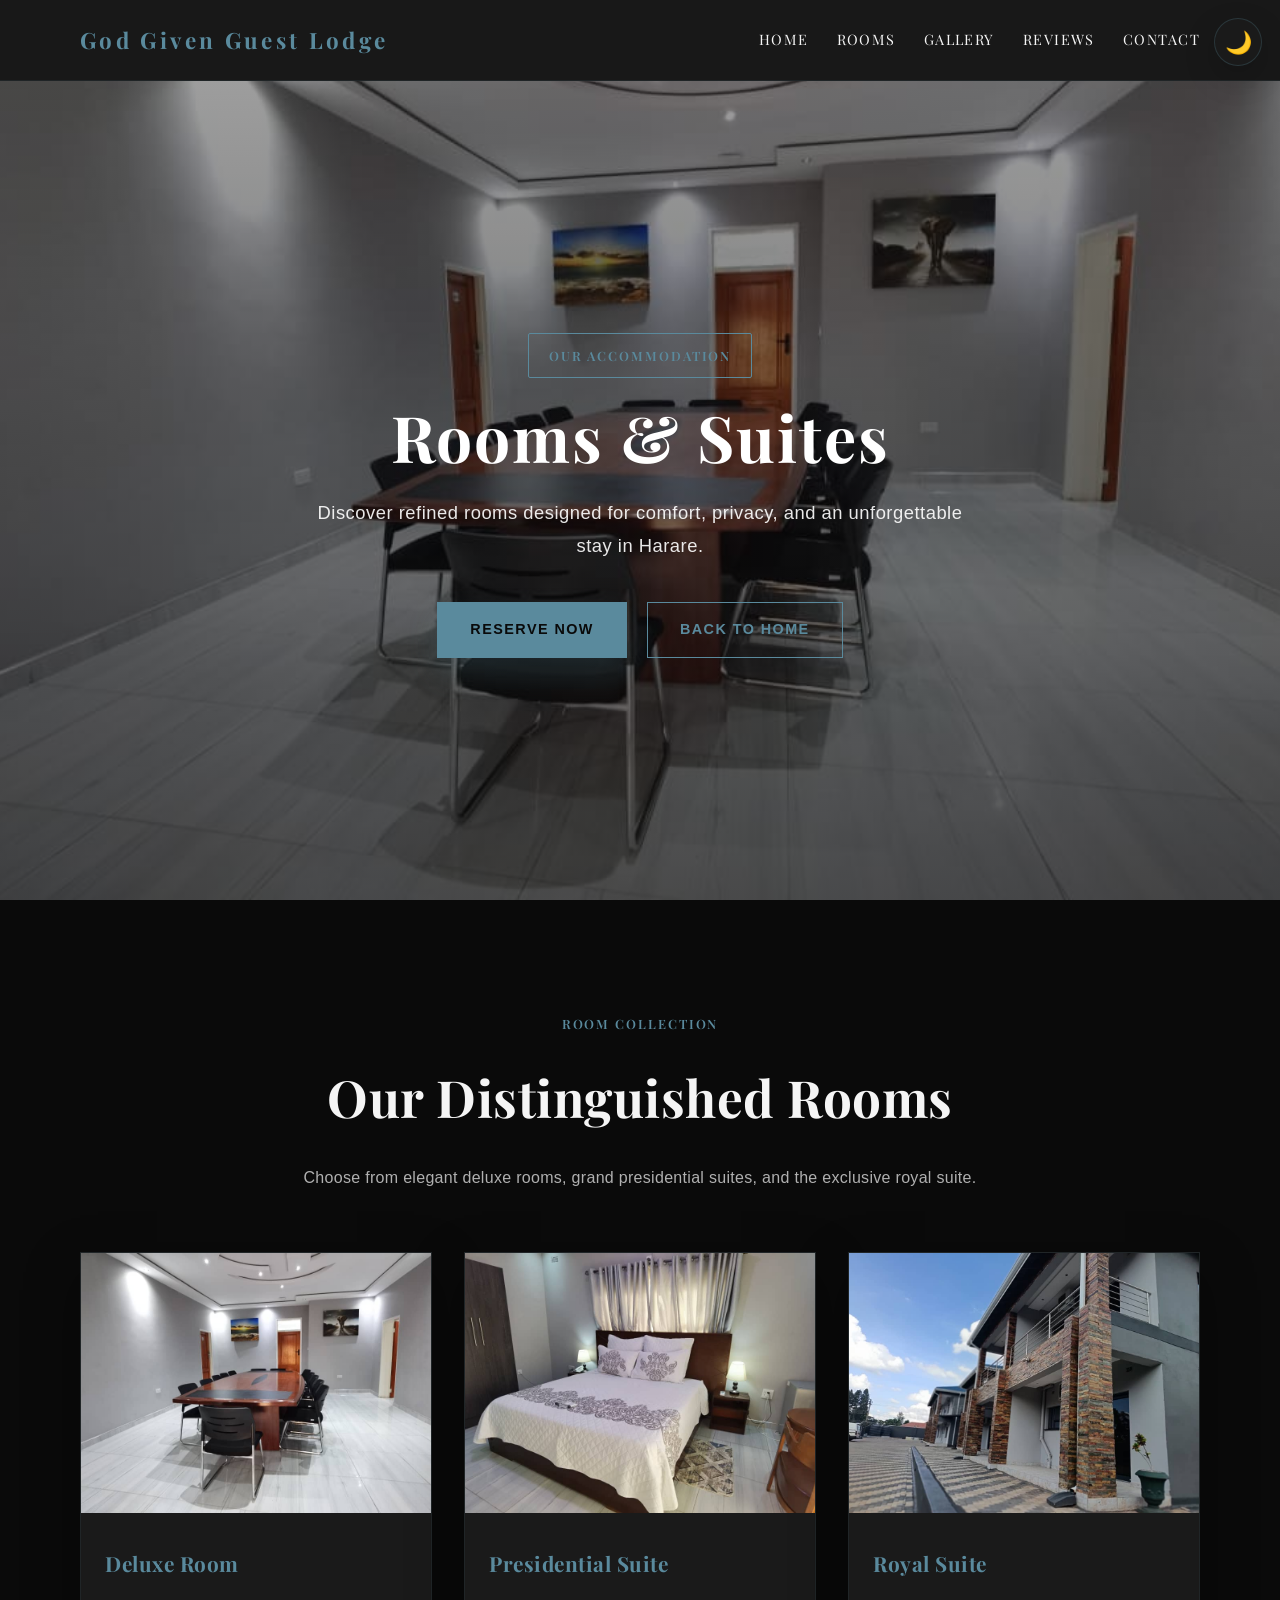
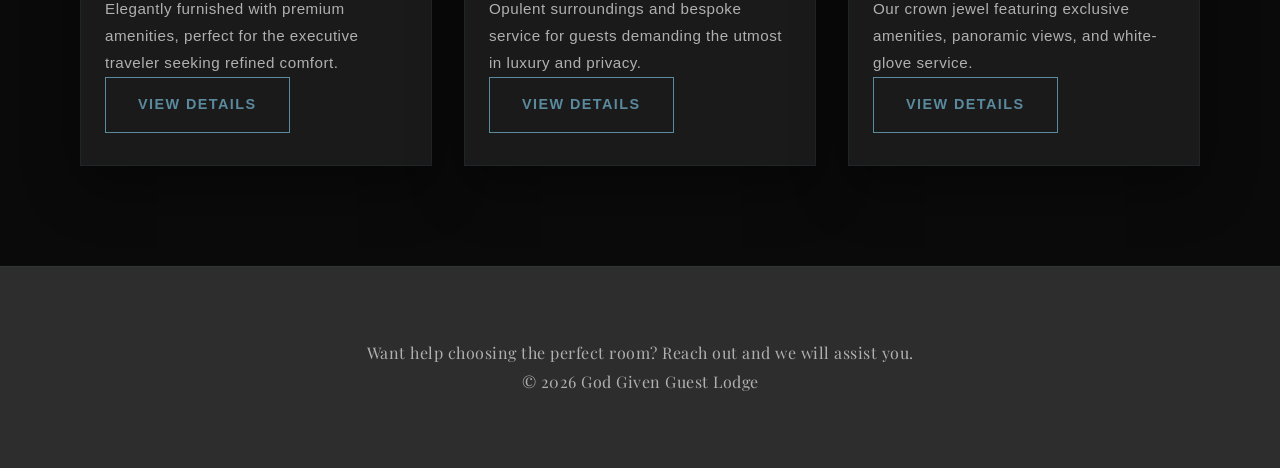
==== rooms.html @ cf1843aa "first commit" ====
<!DOCTYPE html>
<html lang="en">
<head>
  <meta charset="UTF-8">
  <meta name="viewport" content="width=device-width, initial-scale=1.0">
  <meta name="description" content="Explore the room offerings at God Given Guest Lodge, including deluxe rooms, presidential suites, and royal accommodations.">
  <title>Rooms | God Given Guest Lodge</title>
  <link href="https://fonts.googleapis.com/css2?family=Playfair+Display:wght@600;700&display=swap" rel="stylesheet">
  <link rel="stylesheet" href="style.css">
</head>
<body>

<header class="site-header">
  <div class="container header-inner">
    <a class="brand" href="index.html#home">God Given Guest Lodge</a>
    <div style="display: flex; gap: 12px; align-items: center;">
      <button class="theme-toggle" id="themeToggle" aria-label="Toggle theme">🌙</button>
      <button class="menu-toggle" aria-label="Toggle menu">☰</button>
    </div>
    <nav id="nav" class="site-nav">
      <a href="index.html#home">Home</a>
      <a href="rooms.html">Rooms</a>
      <a href="index.html#gallery">Gallery</a>
      <a href="index.html#reviews">Reviews</a>
      <a href="index.html#contact">Contact</a>
    </nav>
  </div>
</header>

<main>
  <section class="hero" style="background-image: url('God Given Lodge photos/image 2.jpeg');">
    <div class="hero-overlay"></div>
    <div class="container hero-content">
      <span class="eyebrow">Our Accommodation</span>
      <h1>Rooms & Suites</h1>
      <p>Discover refined rooms designed for comfort, privacy, and an unforgettable stay in Harare.</p>
      <div class="hero-actions">
        <a href="index.html#contact" class="btn btn-primary">Reserve Now</a>
        <a href="index.html#home" class="btn btn-secondary">Back to Home</a>
      </div>
    </div>
  </section>

  <section class="section">
    <div class="container">
      <div class="section-header">
        <span>Room Collection</span>
        <h2>Our Distinguished Rooms</h2>
        <p>Choose from elegant deluxe rooms, grand presidential suites, and the exclusive royal suite.</p>
      </div>
      <div class="rooms-grid">
        <article class="room-card">
          <img src="God Given Lodge photos/image 2.jpeg" alt="Deluxe Room">
          <div class="room-card-body">
            <h3>Deluxe Room</h3>
            <p>Elegantly furnished with premium amenities, perfect for the executive traveler seeking refined comfort.</p>
            <button class="btn btn-secondary room-toggle" data-room="deluxe">View Details</button>
            <div class="room-details" id="deluxe-details">
              <p><strong>Price:</strong> $150 per night</p>
              <p><strong>Amenities:</strong> King-size bed, en-suite bathroom, WiFi, mini-bar, room service.</p>
              <p><strong>Size:</strong> 35 sqm</p>
              <div class="room-gallery">
                <img src="God Given Lodge photos/image 10.jpeg" alt="Deluxe Room Bedroom">
                <img src="God Given Lodge photos/image 11.jpeg" alt="Deluxe Room Bathroom">
              </div>
              <a href="index.html#contact" class="btn btn-primary">Book Now</a>
            </div>
          </div>
        </article>

        <article class="room-card">
          <img src="God Given Lodge photos/image 3.jpeg" alt="Presidential Suite">
          <div class="room-card-body">
            <h3>Presidential Suite</h3>
            <p>Opulent surroundings and bespoke service for guests demanding the utmost in luxury and privacy.</p>
            <button class="btn btn-secondary room-toggle" data-room="presidential">View Details</button>
            <div class="room-details" id="presidential-details">
              <p><strong>Price:</strong> $300 per night</p>
              <p><strong>Amenities:</strong> Master bedroom, living area, private balcony, jacuzzi, 24/7 concierge.</p>
              <p><strong>Size:</strong> 80 sqm</p>
              <div class="room-gallery">
                <img src="God Given Lodge photos/image 12.jpeg" alt="Presidential Suite Living Area">
                <img src="God Given Lodge photos/image 13.jpeg" alt="Presidential Suite Balcony">
              </div>
              <a href="index.html#contact" class="btn btn-primary">Book Now</a>
            </div>
          </div>
        </article>

        <article class="room-card">
          <img src="God Given Lodge photos/image 4.jpeg" alt="Royal Suite">
          <div class="room-card-body">
            <h3>Royal Suite</h3>
            <p>Our crown jewel featuring exclusive amenities, panoramic views, and white-glove service.</p>
            <button class="btn btn-secondary room-toggle" data-room="royal">View Details</button>
            <div class="room-details" id="royal-details">
              <p><strong>Price:</strong> $500 per night</p>
              <p><strong>Amenities:</strong> Two bedrooms, dining room, private terrace, butler service, premium entertainment.</p>
              <p><strong>Size:</strong> 120 sqm</p>
              <div class="room-gallery">
                <img src="God Given Lodge photos/image 14.jpeg" alt="Royal Suite Dining Room">
                <img src="God Given Lodge photos/image 15.jpeg" alt="Royal Suite Terrace">
              </div>
              <a href="index.html#contact" class="btn btn-primary">Book Now</a>
            </div>
          </div>
        </article>
      </div>
    </div>
  </section>
</main>

<footer class="site-footer">
  <div class="container" style="padding: 40px 0; text-align: center; color: var(--text-muted);">
    <p>Want help choosing the perfect room? Reach out and we will assist you.</p>
    <p>© <span id="year"></span> God Given Guest Lodge</p>
  </div>
</footer>

<div class="lightbox" id="lightbox">
  <img src="" alt="Room preview">
</div>

<script src="script.js"></script>
</body>
</html>
---- style.css ----
:root {
  --bg: #0a0a0a;
  --surface: #1a1a1a;
  --surface-light: #2d2d2d;
  --text: #f5f5f5;
  --text-muted: #b0b0b0;
  --primary: #5a8a9d;
  --primary-dark: #3a5a7f;
  --accent: #4a7c8f;
  --border: rgba(90, 138, 157, 0.1);
}

/* Light Mode */
:root.light-mode {
  --bg: #f5f5f5;
  --surface: #ffffff;
  --surface-light: #e8e8e8;
  --text: #1a1a1a;
  --text-muted: #666666;
  --primary: #5a8a9d;
  --primary-dark: #3a5a7f;
  --accent: #4a7c8f;
  --border: rgba(90, 138, 157, 0.15);
}

* {
  margin: 0;
  padding: 0;
  box-sizing: border-box;
}

html {
  scroll-behavior: smooth;
}

body {
  font-family: 'Playfair Display', 'Georgia', serif;
  background: var(--bg);
  color: var(--text);
  line-height: 1.8;
  letter-spacing: 0.5px;
  transition: background 0.3s ease, color 0.3s ease;
}

img {
  max-width: 100%;
  display: block;
}

button,
a {
  font: inherit;
}

.container {
  width: min(1120px, calc(100% - 32px));
  margin: 0 auto;
}

.site-header {
  position: sticky;
  top: 0;
  z-index: 20;
  background: rgba(26, 26, 26, 0.95);
  backdrop-filter: blur(12px);
  border-bottom: 1px solid rgba(90, 138, 157, 0.1);
  border-bottom: 1px solid rgba(90, 138, 157, 0.1);
  transition: background 0.25s ease, box-shadow 0.25s ease;
}

.light-mode .site-header {
  background: rgba(255, 255, 255, 0.95);
  border-bottom-color: rgba(90, 138, 157, 0.2);
}

.site-header.scrolled {
  background: rgba(26, 26, 26, 0.98);
  box-shadow: 0 16px 35px rgba(0, 0, 0, 0.4);
}

.light-mode .site-header.scrolled {
  background: rgba(255, 255, 255, 0.98);
  box-shadow: 0 16px 35px rgba(90, 138, 157, 0.1);
}

.header-inner {
  display: flex;
  align-items: center;
  justify-content: space-between;
  gap: 20px;
  padding: 20px 0;
}

.brand {
  color: var(--primary);
  text-decoration: none;
  font-weight: 700;
  letter-spacing: 0.15em;
  font-size: 1.4rem;
}

.site-nav {
  display: flex;
  gap: 28px;
  align-items: center;
  font-size: 0.9rem;
  letter-spacing: 0.1em;
  text-transform: uppercase;
}

.site-nav a {
  color: var(--text);
  text-decoration: none;
  transition: color 0.2s ease;
  position: relative;
}

.site-nav a:after {
  content: '';
  position: absolute;
  bottom: -4px;
  left: 0;
  width: 0;
  height: 1px;
  background: var(--primary);
  transition: width 0.3s ease;
}

.site-nav a:hover,
.site-nav a:focus-visible {
  color: var(--primary);
}

.site-nav a:hover:after {
  width: 100%;
}

.menu-toggle {
  display: none;
  border: none;
  background: transparent;
  font-size: 26px;
  cursor: pointer;
  color: var(--primary);
}

.theme-toggle {
  position: fixed;
  top: 18px;
  right: 18px;
  z-index: 30;
  display: flex;
  align-items: center;
  justify-content: center;
  width: 48px;
  height: 48px;
  border: 1px solid rgba(90, 138, 157, 0.25);
  border-radius: 50%;
  background: var(--surface);
  font-size: 22px;
  cursor: pointer;
  color: var(--text);
  transition: transform 0.3s ease, background 0.3s ease, color 0.3s ease, border-color 0.3s ease;
  box-shadow: 0 12px 32px rgba(0, 0, 0, 0.18);
}

.theme-toggle:hover {
  transform: scale(1.1);
}

.hero {
  min-height: 92vh;
  position: relative;
  background-image: url("God Given Lodge photos/image 1.jpeg");
  background-position: center;
  background-size: cover;
  background-repeat: no-repeat;
  background-attachment: fixed;
  display: grid;
  place-items: center;
}

.hero-overlay {
  position: absolute;
  inset: 0;
  background: linear-gradient(180deg, rgba(10, 10, 10, 0.4), rgba(10, 10, 10, 0.7));
}

.hero-content {
  position: relative;
  text-align: center;
  color: white;
  padding: 40px 24px;
}

.eyebrow {
  display: inline-block;
  margin-bottom: 24px;
  padding: 10px 20px;
  border: 1px solid var(--primary);
  border-radius: 2px;
  font-size: 0.8rem;
  letter-spacing: 0.15em;
  text-transform: uppercase;
  color: var(--primary);
  font-weight: 600;
}

.hero h1 {
  font-size: clamp(3rem, 5vw, 5.5rem);
  line-height: 1.1;
  margin-bottom: 24px;
  font-weight: 700;
  letter-spacing: 0.03em;
}

.hero p {
  max-width: 680px;
  margin: 0 auto 40px;
  font-size: 1.15rem;
  color: rgba(255, 255, 255, 0.9);
  font-family: 'Segoe UI', sans-serif;
  letter-spacing: 0.5px;
}

.hero-actions {
  display: flex;
  justify-content: center;
  flex-wrap: wrap;
  gap: 20px;
}

.section {
  padding: 100px 0;
}

.section-header {
  max-width: 720px;
  margin: 0 auto 60px;
  text-align: center;
}

.section-header span {
  display: inline-block;
  margin-bottom: 16px;
  color: var(--primary);
  font-weight: 600;
  letter-spacing: 0.15em;
  text-transform: uppercase;
  font-size: 0.8rem;
}

.section-header h2 {
  font-size: clamp(2.2rem, 4vw, 3.2rem);
  margin-bottom: 20px;
  font-weight: 700;
}

.section-header p {
  color: var(--text-muted);
  font-size: 1rem;
  font-family: 'Segoe UI', sans-serif;
  letter-spacing: 0.3px;
}

.rooms-grid {
  display: grid;
  grid-template-columns: repeat(auto-fit, minmax(280px, 1fr));
  gap: 32px;
}

.room-card {
  background: var(--surface);
  border: 1px solid var(--border);
  border-radius: 0;
  overflow: hidden;
  box-shadow: 0 20px 50px rgba(0, 0, 0, 0.4);
  transition: transform 0.3s ease, box-shadow 0.3s ease;
}

.room-card:hover {
  transform: translateY(-8px);
  box-shadow: 0 30px 70px rgba(90, 138, 157, 0.15);
  border-color: var(--primary);
}

.room-card img {
  height: 260px;
  width: 100%;
  object-fit: cover;
}

.room-card-body {
  padding: 32px 24px;
}

.room-card h3 {
  margin-bottom: 12px;
  font-size: 1.3rem;
  color: var(--primary);
}

.room-card p {
  color: var(--text-muted);
  font-family: 'Segoe UI', sans-serif;
  font-size: 0.95rem;
}

.room-details {
  display: none;
  margin-top: 16px;
  padding-top: 16px;
  border-top: 1px solid var(--border);
}

.room-details.show {
  display: block;
}

.room-details p {
  margin-bottom: 8px;
  font-size: 0.9rem;
}

.room-details strong {
  color: var(--primary);
}

.room-gallery {
  display: grid;
  grid-template-columns: repeat(auto-fit, minmax(120px, 1fr));
  gap: 12px;
  margin: 16px 0;
}

.room-gallery img {
  width: 100%;
  height: 100px;
  object-fit: cover;
  border-radius: 4px;
  cursor: pointer;
  transition: transform 0.3s ease;
}

.room-gallery img:hover {
  transform: scale(1.05);
}

.highlight-section {
  background: var(--surface);
  border-top: 1px solid var(--border);
  border-bottom: 1px solid var(--border);
}

.highlight-grid {
  display: grid;
  grid-template-columns: repeat(auto-fit, minmax(240px, 1fr));
  gap: 32px;
}

.highlight-card {
  background: transparent;
  border: none;
  text-align: center;
  padding: 28px;
}

.highlight-card h3 {
  margin-bottom: 14px;
  color: var(--primary);
  font-size: 1.1rem;
}

.highlight-card p {
  color: var(--text-muted);
  font-family: 'Segoe UI', sans-serif;
  font-size: 0.9rem;
}

.gallery-scroll {
  display: flex;
  gap: 20px;
  overflow-x: auto;
  padding: 20px 0;
  scroll-behavior: smooth;
  -webkit-overflow-scrolling: touch;
  scrollbar-width: thin;
  scrollbar-color: var(--primary) var(--surface);
}

.gallery-scroll::-webkit-scrollbar {
  height: 8px;
}

.gallery-scroll::-webkit-scrollbar-track {
  background: var(--surface);
  border-radius: 10px;
}

.gallery-scroll::-webkit-scrollbar-thumb {
  background: var(--primary);
  border-radius: 10px;
}

.gallery-scroll::-webkit-scrollbar-thumb:hover {
  background: var(--primary-dark);
}

.gallery-scroll img {
  border-radius: 0;
  cursor: pointer;
  height: 360px;
  min-width: 480px;
  width: 480px;
  object-fit: cover;
  transition: transform 0.3s ease, filter 0.3s ease, box-shadow 0.3s ease;
  border: 1px solid var(--border);
  flex-shrink: 0;
}

.gallery-scroll img:hover {
  transform: scale(1.02);
  filter: brightness(1.1);
  box-shadow: 0 20px 40px rgba(90, 138, 157, 0.2);
  border-color: var(--primary);
}

.reviews-section {
  background: var(--surface);
  border-top: 1px solid var(--border);
}

.review-form-container {
  background: var(--surface-light);
  border: 1px solid var(--border);
  border-radius: 0;
  padding: 48px;
  margin-bottom: 60px;
  max-width: 600px;
  margin-left: auto;
  margin-right: auto;
}

.review-form-container h3 {
  color: var(--primary);
  font-size: 1.6rem;
  margin-bottom: 30px;
  text-align: center;
}

.review-form {
  display: flex;
  flex-direction: column;
  gap: 24px;
}

.form-group {
  display: flex;
  flex-direction: column;
  gap: 10px;
}

.form-group label {
  color: var(--primary);
  font-weight: 600;
  font-size: 0.9rem;
  letter-spacing: 0.05em;
  text-transform: uppercase;
}

.form-group input[type="text"],
.form-group input[type="email"],
.form-group textarea {
  background: var(--surface);
  border: 1px solid var(--border);
  border-radius: 0;
  padding: 12px 16px;
  color: var(--text);
  font-family: 'Segoe UI', sans-serif;
  font-size: 0.95rem;
  letter-spacing: 0.3px;
  transition: border-color 0.3s ease;
}

.form-group input[type="text"]:focus,
.form-group input[type="email"]:focus,
.form-group textarea:focus {
  outline: none;
  border-color: var(--primary);
  box-shadow: 0 0 0 2px rgba(90, 138, 157, 0.1);
}

.form-group textarea {
  resize: vertical;
  font-family: 'Segoe UI', sans-serif;
}

.rating-input {
  display: flex;
  flex-direction: row-reverse;
  justify-content: flex-end;
  gap: 12px;
}

.rating-input input[type="radio"] {
  display: none;
}

.star-label {
  font-size: 2.2rem;
  color: var(--text-muted);
  cursor: pointer;
  transition: color 0.2s ease;
}

.rating-input input[type="radio"]:checked ~ .star-label,
.rating-input input[type="radio"]:hover ~ .star-label {
  color: var(--primary);
}

.reviews-grid {
  display: grid;
  grid-template-columns: repeat(auto-fit, minmax(300px, 1fr));
  gap: 28px;
}

.review-card {
  background: var(--surface-light);
  border: 1px solid var(--border);
  border-radius: 0;
  padding: 32px;
  box-shadow: 0 15px 40px rgba(0, 0, 0, 0.3);
  transition: transform 0.3s ease, box-shadow 0.3s ease;
}

.review-card:hover {
  transform: translateY(-6px);
  box-shadow: 0 25px 60px rgba(90, 138, 157, 0.1);
  border-color: var(--primary);
}

.review-stars {
  display: flex;
  gap: 8px;
  margin-bottom: 20px;
}

.star {
  color: var(--primary);
  font-size: 1.3rem;
}

.review-text {
  color: var(--text-muted);
  margin-bottom: 24px;
  font-size: 0.95rem;
  line-height: 1.8;
  font-style: italic;
  font-family: 'Segoe UI', sans-serif;
}

.review-author {
  display: flex;
  flex-direction: column;
  gap: 6px;
}

.review-author strong {
  color: var(--primary);
  font-size: 0.95rem;
  font-weight: 600;
}

.review-author span {
  color: var(--text-muted);
  font-size: 0.8rem;
  text-transform: uppercase;
  letter-spacing: 0.1em;
  font-family: 'Segoe UI', sans-serif;
}

.reviews-grid {
  display: grid;
  grid-template-columns: repeat(auto-fit, minmax(300px, 1fr));
  gap: 28px;
}

.contact-section {
  background: linear-gradient(135deg, var(--surface) 0%, var(--surface-light) 100%);
  border-top: 1px solid var(--border);
}

.contact-grid {
  display: grid;
  grid-template-columns: 1.5fr 1fr;
  gap: 40px;
  align-items: center;
}

.contact-list {
  margin: 28px 0 0;
  list-style: none;
  color: var(--text-muted);
  font-family: 'Segoe UI', sans-serif;
}

.contact-list li {
  margin-bottom: 14px;
  font-size: 0.95rem;
}

.contact-action {
  display: flex;
  justify-content: flex-start;
}

.btn {
  display: inline-flex;
  align-items: center;
  justify-content: center;
  padding: 14px 32px;
  border-radius: 0;
  border: 1px solid var(--primary);
  cursor: pointer;
  transition: all 0.3s ease;
  text-decoration: none;
  font-family: 'Segoe UI', sans-serif;
  font-size: 0.9rem;
  letter-spacing: 0.1em;
  text-transform: uppercase;
  font-weight: 600;
}

.btn:hover {
  transform: translateY(-2px);
}

.btn-primary {
  background: var(--primary);
  color: var(--bg);
  box-shadow: 0 15px 30px rgba(90, 138, 157, 0.2);
}

.btn-primary:hover {
  background: var(--primary-dark);
  border-color: var(--primary-dark);
  box-shadow: 0 20px 40px rgba(90, 138, 157, 0.3);
}

.btn-secondary {
  background: transparent;
  color: var(--primary);
  border: 1px solid var(--primary);
}

.btn-secondary:hover {
  background: var(--primary);
  color: var(--bg);
}

.site-footer {
  padding: 32px 0;
  background: var(--surface-light);
  color: var(--text);
  border-top: 1px solid var(--border);
}

.footer-inner {
  display: flex;
  justify-content: center;
  align-items: center;
  font-family: 'Segoe UI', sans-serif;
  font-size: 0.9rem;
  color: var(--text-muted);
}

.lightbox {
  position: fixed;
  inset: 0;
  background: rgba(0, 0, 0, 0.95);
  display: none;
  align-items: center;
  justify-content: center;
  padding: 24px;
  z-index: 30;
}

.lightbox img {
  max-width: 90%;
  max-height: 90%;
  border-radius: 0;
}

.lightbox.show {
  display: flex;
}

@media (max-width: 900px) {
  .contact-grid,
  .highlight-grid,
  .rooms-grid,
  .reviews-grid {
    grid-template-columns: 1fr;
  }

  .gallery-scroll img {
    height: 280px;
    min-width: 380px;
    width: 380px;
  }

  .review-form-container {
    padding: 32px;
  }
}

.success-message {
  background: var(--primary);
  color: var(--bg);
  padding: 16px 20px;
  border-radius: 0;
  margin-top: 20px;
  text-align: center;
  font-weight: 600;
  font-size: 0.95rem;
  letter-spacing: 0.5px;
  animation: slideDown 0.3s ease;
}

@keyframes slideDown {
  from {
    opacity: 0;
    transform: translateY(-10px);
  }
  to {
    opacity: 1;
    transform: translateY(0);
  }
}

@media (max-width: 768px) {
  .header-inner {
    flex-wrap: wrap;
  }

  .site-nav {
    display: none;
    flex-direction: column;
    width: 100%;
    gap: 16px;
    padding: 20px;
    background: rgba(26, 26, 26, 0.98);
    border-radius: 0;
    box-shadow: 0 20px 40px rgba(0, 0, 0, 0.3);
  }

  .site-nav.active {
    display: flex;
  }

  .menu-toggle {
    display: block;
  }

  .hero {
    min-height: 70vh;
  }

  .hero-content {
    padding: 32px 16px;
  }

  .gallery-scroll img {
    height: 220px;
  }

  .section {
    padding: 60px 0;
  }
}

@media (max-width: 500px) {
  .hero h1 {
    font-size: 2.2rem;
  }

  .hero p {
    font-size: 1rem;
  }

  .contact-action {
    justify-content: center;
  }
}
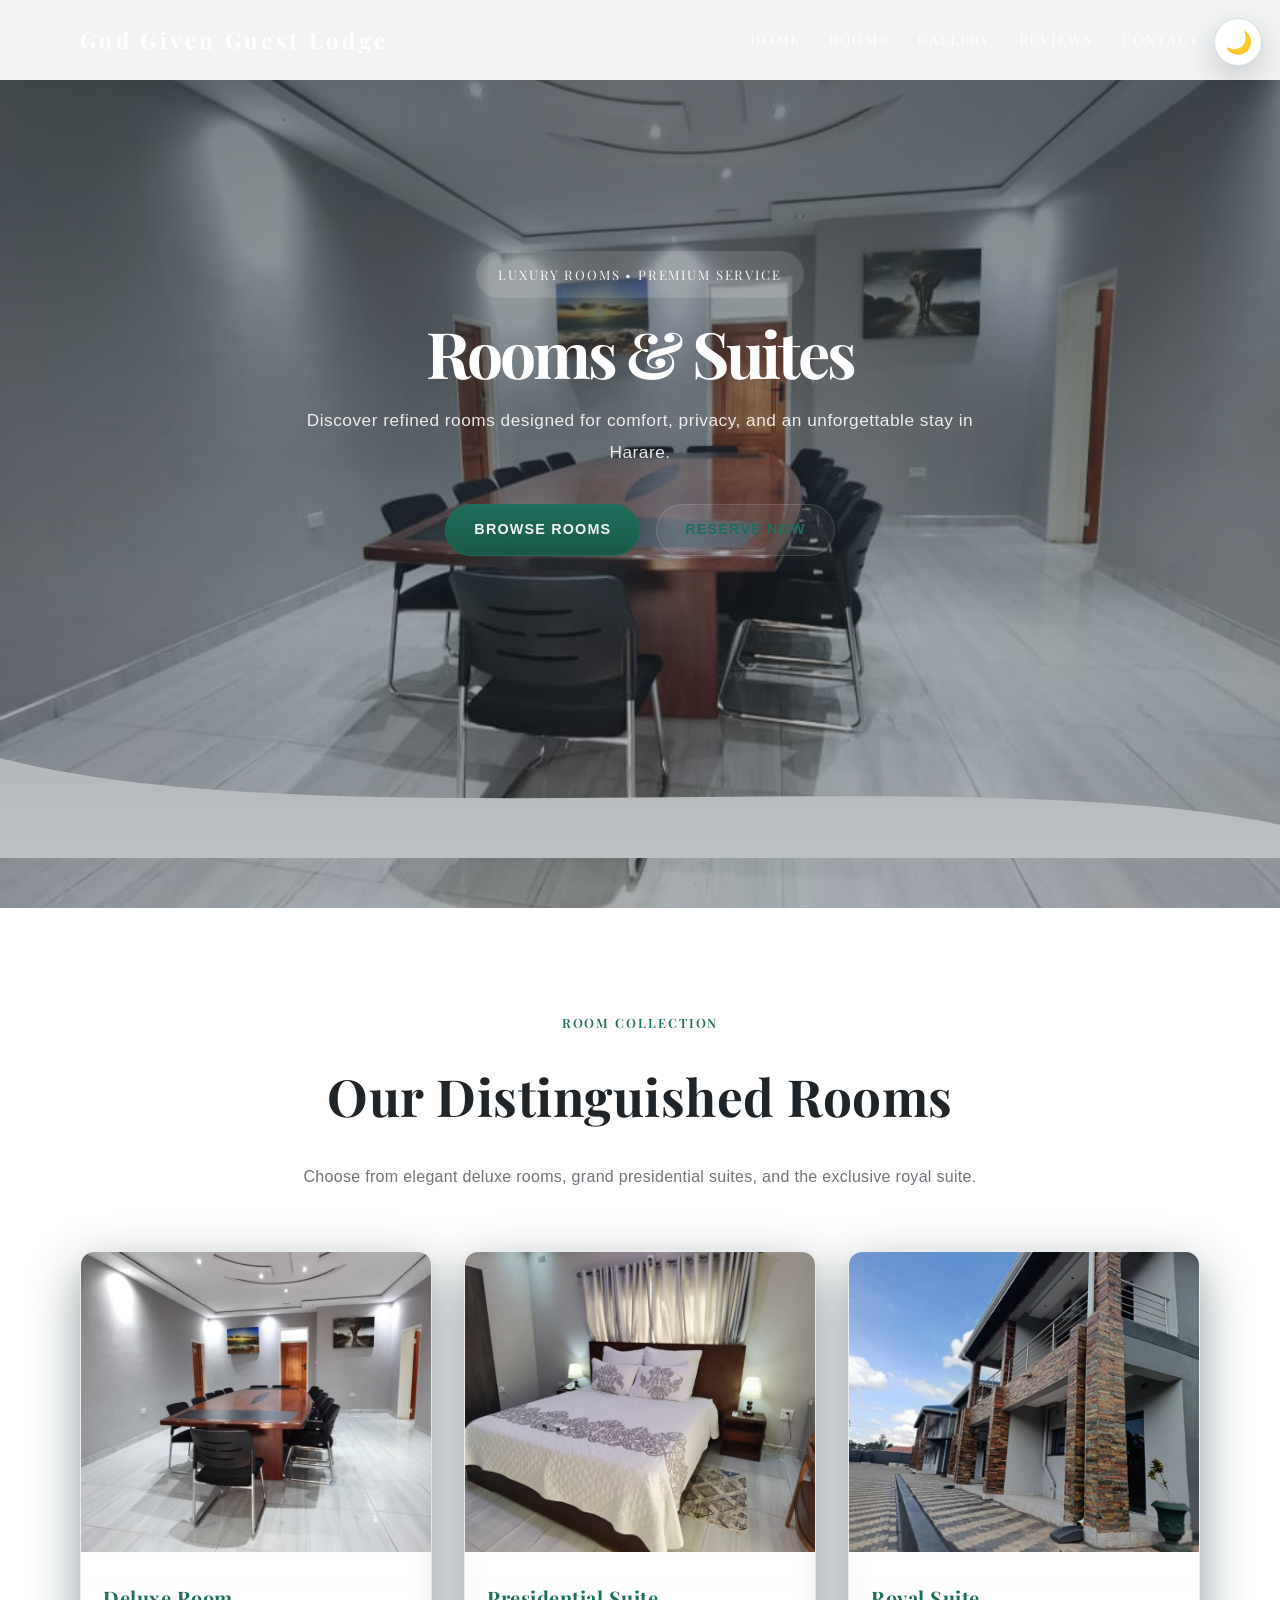
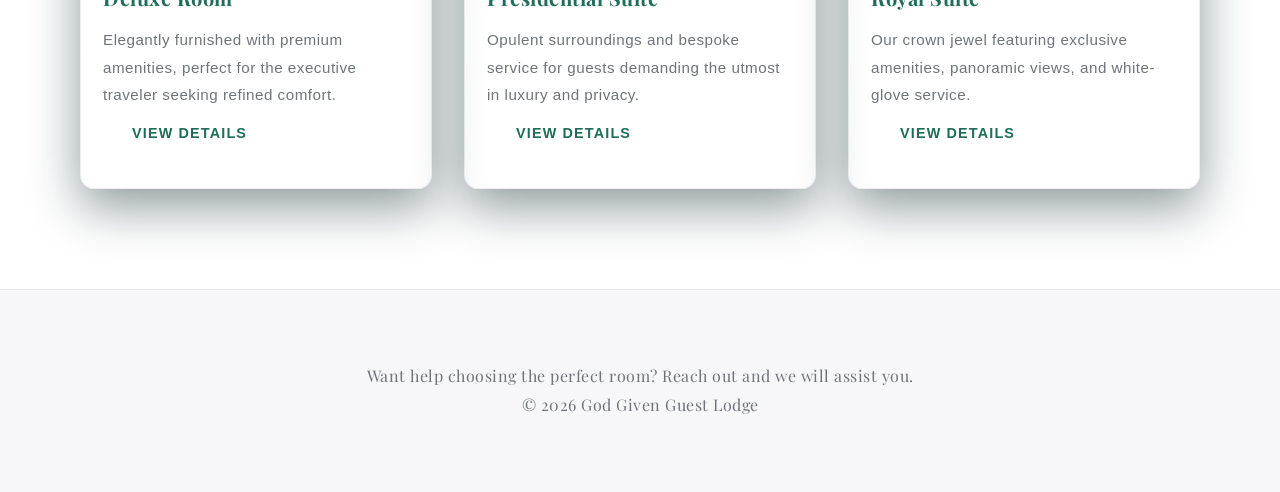
==== commit 5196e239: "Apply resort-inspired design updates" ====
--- a/rooms.html
+++ b/rooms.html
@@ -30,15 +30,16 @@
 <main>
   <section class="hero" style="background-image: url('God Given Lodge photos/image 2.jpeg');">
     <div class="hero-overlay"></div>
-    <div class="container hero-content">
-      <span class="eyebrow">Our Accommodation</span>
+    <div class="container hero-center">
+      <span class="hero-topline">Luxury rooms • premium service</span>
       <h1>Rooms & Suites</h1>
       <p>Discover refined rooms designed for comfort, privacy, and an unforgettable stay in Harare.</p>
       <div class="hero-actions">
-        <a href="index.html#contact" class="btn btn-primary">Reserve Now</a>
-        <a href="index.html#home" class="btn btn-secondary">Back to Home</a>
+        <a href="#rooms" class="btn btn-primary">Browse Rooms</a>
+        <a href="index.html#contact" class="btn btn-secondary">Reserve Now</a>
       </div>
     </div>
+    <svg class="hero-wave" viewBox="0 0 1200 120" preserveAspectRatio="none" aria-hidden="true"><path d="M0,0 C300,100 900,0 1200,80 L1200,120 L0,120 Z" fill="var(--surface)"></path></svg>
   </section>
 
   <section class="section">
--- a/style.css
+++ b/style.css
@@ -1,26 +1,25 @@
 :root {
-  --bg: #0a0a0a;
-  --surface: #1a1a1a;
-  --surface-light: #2d2d2d;
-  --text: #f5f5f5;
-  --text-muted: #b0b0b0;
-  --primary: #5a8a9d;
-  --primary-dark: #3a5a7f;
-  --accent: #4a7c8f;
-  --border: rgba(90, 138, 157, 0.1);
-}
-
-/* Light Mode */
+  --bg: #f2f3f5;
+  --surface: #ffffff;
+  --surface-light: #f7f7f9;
+  --text: #1f2428;
+  --text-muted: #6f747a;
+  --primary: #1f6d5b;
+  --primary-dark: #1a5849;
+  --accent: #c1aa61;
+  --border: rgba(31, 45, 53, 0.08);
+}
+
 :root.light-mode {
-  --bg: #f5f5f5;
+  --bg: #f2f3f5;
   --surface: #ffffff;
-  --surface-light: #e8e8e8;
-  --text: #1a1a1a;
-  --text-muted: #666666;
-  --primary: #5a8a9d;
-  --primary-dark: #3a5a7f;
-  --accent: #4a7c8f;
-  --border: rgba(90, 138, 157, 0.15);
+  --surface-light: #f7f7f9;
+  --text: #1f2428;
+  --text-muted: #6f747a;
+  --primary: #1f6d5b;
+  --primary-dark: #1a5849;
+  --accent: #c1aa61;
+  --border: rgba(31, 45, 53, 0.08);
 }
 
 * {
@@ -61,26 +60,18 @@
   position: sticky;
   top: 0;
   z-index: 20;
-  background: rgba(26, 26, 26, 0.95);
-  backdrop-filter: blur(12px);
-  border-bottom: 1px solid rgba(90, 138, 157, 0.1);
-  border-bottom: 1px solid rgba(90, 138, 157, 0.1);
-  transition: background 0.25s ease, box-shadow 0.25s ease;
-}
-
-.light-mode .site-header {
-  background: rgba(255, 255, 255, 0.95);
-  border-bottom-color: rgba(90, 138, 157, 0.2);
+  background: transparent;
+  border-bottom: none;
+  transition: background 0.25s ease, box-shadow 0.25s ease, color 0.25s ease;
 }
 
 .site-header.scrolled {
-  background: rgba(26, 26, 26, 0.98);
-  box-shadow: 0 16px 35px rgba(0, 0, 0, 0.4);
+  background: rgba(255,255,255,0.95);
+  box-shadow: 0 12px 30px rgba(31, 45, 53, 0.08);
 }
 
 .light-mode .site-header.scrolled {
-  background: rgba(255, 255, 255, 0.98);
-  box-shadow: 0 16px 35px rgba(90, 138, 157, 0.1);
+  background: rgba(255,255,255,0.95);
 }
 
 .header-inner {
@@ -92,24 +83,28 @@
 }
 
 .brand {
-  color: var(--primary);
+  color: #ffffff;
   text-decoration: none;
   font-weight: 700;
   letter-spacing: 0.15em;
   font-size: 1.4rem;
 }
 
+.site-header.scrolled .brand {
+  color: var(--primary);
+}
+
 .site-nav {
   display: flex;
   gap: 28px;
   align-items: center;
   font-size: 0.9rem;
-  letter-spacing: 0.1em;
+  letter-spacing: 0.12em;
   text-transform: uppercase;
 }
 
 .site-nav a {
-  color: var(--text);
+  color: rgba(255,255,255,0.95);
   text-decoration: none;
   transition: color 0.2s ease;
   position: relative;
@@ -122,8 +117,17 @@
   left: 0;
   width: 0;
   height: 1px;
+  background: rgba(255,255,255,0.95);
+  transition: width 0.3s ease;
+}
+
+.site-header.scrolled .site-nav a,
+.site-header.scrolled .brand {
+  color: var(--text);
+}
+
+.site-header.scrolled .site-nav a:after {
   background: var(--primary);
-  transition: width 0.3s ease;
 }
 
 .site-nav a:hover,
@@ -169,69 +173,121 @@
 }
 
 .hero {
+  position: relative;
   min-height: 92vh;
-  position: relative;
-  background-image: url("God Given Lodge photos/image 1.jpeg");
+  display: grid;
+  place-items: center;
+  overflow: hidden;
+  background-image: linear-gradient(180deg, rgba(31,45,53,0.2), rgba(31,45,53,0.0)), url("God Given Lodge photos/image 1.jpeg");
   background-position: center;
   background-size: cover;
-  background-repeat: no-repeat;
-  background-attachment: fixed;
-  display: grid;
-  place-items: center;
+  color: #ffffff;
 }
 
 .hero-overlay {
   position: absolute;
   inset: 0;
-  background: linear-gradient(180deg, rgba(10, 10, 10, 0.4), rgba(10, 10, 10, 0.7));
-}
-
-.hero-content {
+  background: radial-gradient(circle at top, rgba(255,255,255,0.08), transparent 42%), linear-gradient(180deg, rgba(31,45,53,0.60), rgba(31,45,53,0.28));
+  pointer-events: none;
+}
+
+.hero-center {
   position: relative;
+  z-index: 2;
   text-align: center;
-  color: white;
-  padding: 40px 24px;
-}
-
-.eyebrow {
-  display: inline-block;
-  margin-bottom: 24px;
-  padding: 10px 20px;
-  border: 1px solid var(--primary);
-  border-radius: 2px;
-  font-size: 0.8rem;
-  letter-spacing: 0.15em;
+  padding: 120px 16px 64px;
+}
+
+.hero-topline {
+  display: inline-flex;
+  margin-bottom: 22px;
+  padding: 12px 22px;
+  border-radius: 999px;
+  background: rgba(255,255,255,0.12);
+  color: rgba(255,255,255,0.92);
+  letter-spacing: 0.14em;
+  font-size: 0.82rem;
   text-transform: uppercase;
-  color: var(--primary);
-  font-weight: 600;
 }
 
 .hero h1 {
-  font-size: clamp(3rem, 5vw, 5.5rem);
-  line-height: 1.1;
-  margin-bottom: 24px;
-  font-weight: 700;
-  letter-spacing: 0.03em;
+  font-size: clamp(3rem, 4.5vw, 5.1rem);
+  margin: 0 auto 20px;
+  max-width: 900px;
+  line-height: 1.02;
+  letter-spacing: -0.05em;
 }
 
 .hero p {
   max-width: 680px;
-  margin: 0 auto 40px;
-  font-size: 1.15rem;
-  color: rgba(255, 255, 255, 0.9);
-  font-family: 'Segoe UI', sans-serif;
-  letter-spacing: 0.5px;
+  margin: 0 auto 36px;
+  font-size: 1.08rem;
+  color: rgba(255,255,255,0.88);
+  font-family: 'Segoe UI', sans-serif;
+  line-height: 1.8;
 }
 
 .hero-actions {
-  display: flex;
+  display: inline-flex;
+  gap: 16px;
+  flex-wrap: wrap;
   justify-content: center;
-  flex-wrap: wrap;
-  gap: 20px;
-}
+  margin-bottom: 42px;
+}
+
+.hero h1 {
+  font-size: clamp(3.5rem, 5vw, 6rem);
+}
+
+.reservation-panel {
+  margin: 0 auto;
+  max-width: 860px;
+  display: grid;
+  grid-template-columns: repeat(4, 1fr);
+  gap: 16px;
+  background: rgba(255,255,255,0.95);
+  border-radius: 22px;
+  padding: 22px;
+  box-shadow: 0 22px 60px rgba(31, 45, 53, 0.14);
+  color: var(--text);
+}
+
+.reservation-item {
+  display: grid;
+  gap: 8px;
+  font-size: 0.85rem;
+  color: var(--text-muted);
+}
+
+.reservation-item label {
+  font-weight: 700;
+  color: var(--text);
+}
+
+.reservation-item input,
+.reservation-item select {
+  width: 100%;
+  border: 1px solid rgba(31,45,53,0.12);
+  border-radius: 12px;
+  padding: 14px 16px;
+  background: #fff;
+  color: var(--text);
+}
+
+.reservation-panel .btn-primary {
+  grid-column: span 2;
+  align-self: end;
+}
+
+.hero-wave { display: block; width: 100%; height: 100px; margin-top: -4px; }
 
 .section {
   padding: 100px 0;
+  background: var(--surface-light);
+}
+
+.section:nth-of-type(even) {
+  background: #ffffff;
 }
 
 .section-header {
@@ -270,33 +326,33 @@
 }
 
 .room-card {
-  background: var(--surface);
+  background: linear-gradient(180deg, var(--surface), rgba(255,255,255,0.02));
   border: 1px solid var(--border);
-  border-radius: 0;
+  border-radius: 14px;
   overflow: hidden;
-  box-shadow: 0 20px 50px rgba(0, 0, 0, 0.4);
-  transition: transform 0.3s ease, box-shadow 0.3s ease;
+  box-shadow: 0 18px 50px rgba(2,32,36,0.45);
+  transition: transform 0.35s ease, box-shadow 0.35s ease, border-color 0.25s ease;
 }
 
 .room-card:hover {
-  transform: translateY(-8px);
-  box-shadow: 0 30px 70px rgba(90, 138, 157, 0.15);
-  border-color: var(--primary);
+  transform: translateY(-10px);
+  box-shadow: 0 30px 80px rgba(4,36,42,0.38);
+  border-color: rgba(90,138,157,0.18);
 }
 
 .room-card img {
-  height: 260px;
+  height: 300px;
   width: 100%;
   object-fit: cover;
 }
 
 .room-card-body {
-  padding: 32px 24px;
+  padding: 28px 22px;
 }
 
 .room-card h3 {
-  margin-bottom: 12px;
-  font-size: 1.3rem;
+  margin-bottom: 10px;
+  font-size: 1.25rem;
   color: var(--primary);
 }
 
@@ -347,7 +403,7 @@
 }
 
 .highlight-section {
-  background: var(--surface);
+  background: linear-gradient(180deg, rgba(255,255,255,0.02), rgba(255,255,255,0.01));
   border-top: 1px solid var(--border);
   border-bottom: 1px solid var(--border);
 }
@@ -359,10 +415,12 @@
 }
 
 .highlight-card {
-  background: transparent;
-  border: none;
+  background: var(--surface-light);
+  border: 1px solid var(--border);
+  padding: 28px;
+  border-radius: 12px;
   text-align: center;
-  padding: 28px;
+  box-shadow: 0 14px 38px rgba(4,36,42,0.28);
 }
 
 .highlight-card h3 {
@@ -376,6 +434,33 @@
   font-family: 'Segoe UI', sans-serif;
   font-size: 0.9rem;
 }
+
+
+.review-card {
+  background: linear-gradient(180deg, rgba(255,255,255,0.02), rgba(255,255,255,0.01));
+  border-radius: 12px;
+}
+
+.site-footer {
+  padding: 48px 0;
+  background: linear-gradient(180deg, var(--surface-light), var(--surface));
+  color: var(--text-muted);
+  border-top: 1px solid var(--border);
+}
+
+.footer-inner {
+  display: flex;
+  justify-content: space-between;
+  gap: 20px;
+  align-items: center;
+  font-family: 'Segoe UI', sans-serif;
+  font-size: 0.95rem;
+  color: var(--text-muted);
+}
+
+.footer-inner p { margin: 0; }
+
+.contact-section { padding: 80px 0; }
 
 .gallery-scroll {
   display: flex;
@@ -618,39 +703,40 @@
   display: inline-flex;
   align-items: center;
   justify-content: center;
-  padding: 14px 32px;
-  border-radius: 0;
+  padding: 12px 28px;
+  border-radius: 28px;
   border: 1px solid var(--primary);
   cursor: pointer;
-  transition: all 0.3s ease;
+  transition: transform 0.28s ease, box-shadow 0.28s ease, background 0.2s ease;
   text-decoration: none;
   font-family: 'Segoe UI', sans-serif;
   font-size: 0.9rem;
-  letter-spacing: 0.1em;
+  letter-spacing: 0.08em;
   text-transform: uppercase;
-  font-weight: 600;
+  font-weight: 700;
 }
 
 .btn:hover {
-  transform: translateY(-2px);
+  transform: translateY(-3px);
+  box-shadow: 0 18px 40px rgba(4,36,42,0.18);
 }
 
 .btn-primary {
-  background: var(--primary);
+  background: linear-gradient(180deg, var(--primary), var(--primary-dark));
   color: var(--bg);
-  box-shadow: 0 15px 30px rgba(90, 138, 157, 0.2);
+  box-shadow: 0 18px 40px rgba(90, 138, 157, 0.18);
 }
 
 .btn-primary:hover {
-  background: var(--primary-dark);
+  background: linear-gradient(180deg, var(--primary-dark), #2b4f61);
   border-color: var(--primary-dark);
-  box-shadow: 0 20px 40px rgba(90, 138, 157, 0.3);
+  box-shadow: 0 22px 50px rgba(90, 138, 157, 0.25);
 }
 
 .btn-secondary {
-  background: transparent;
-  color: var(--primary);
-  border: 1px solid var(--primary);
+  background: rgba(255,255,255,0.06);
+  color: var(--primary);
+  border: 1px solid rgba(255,255,255,0.12);
 }
 
 .btn-secondary:hover {
